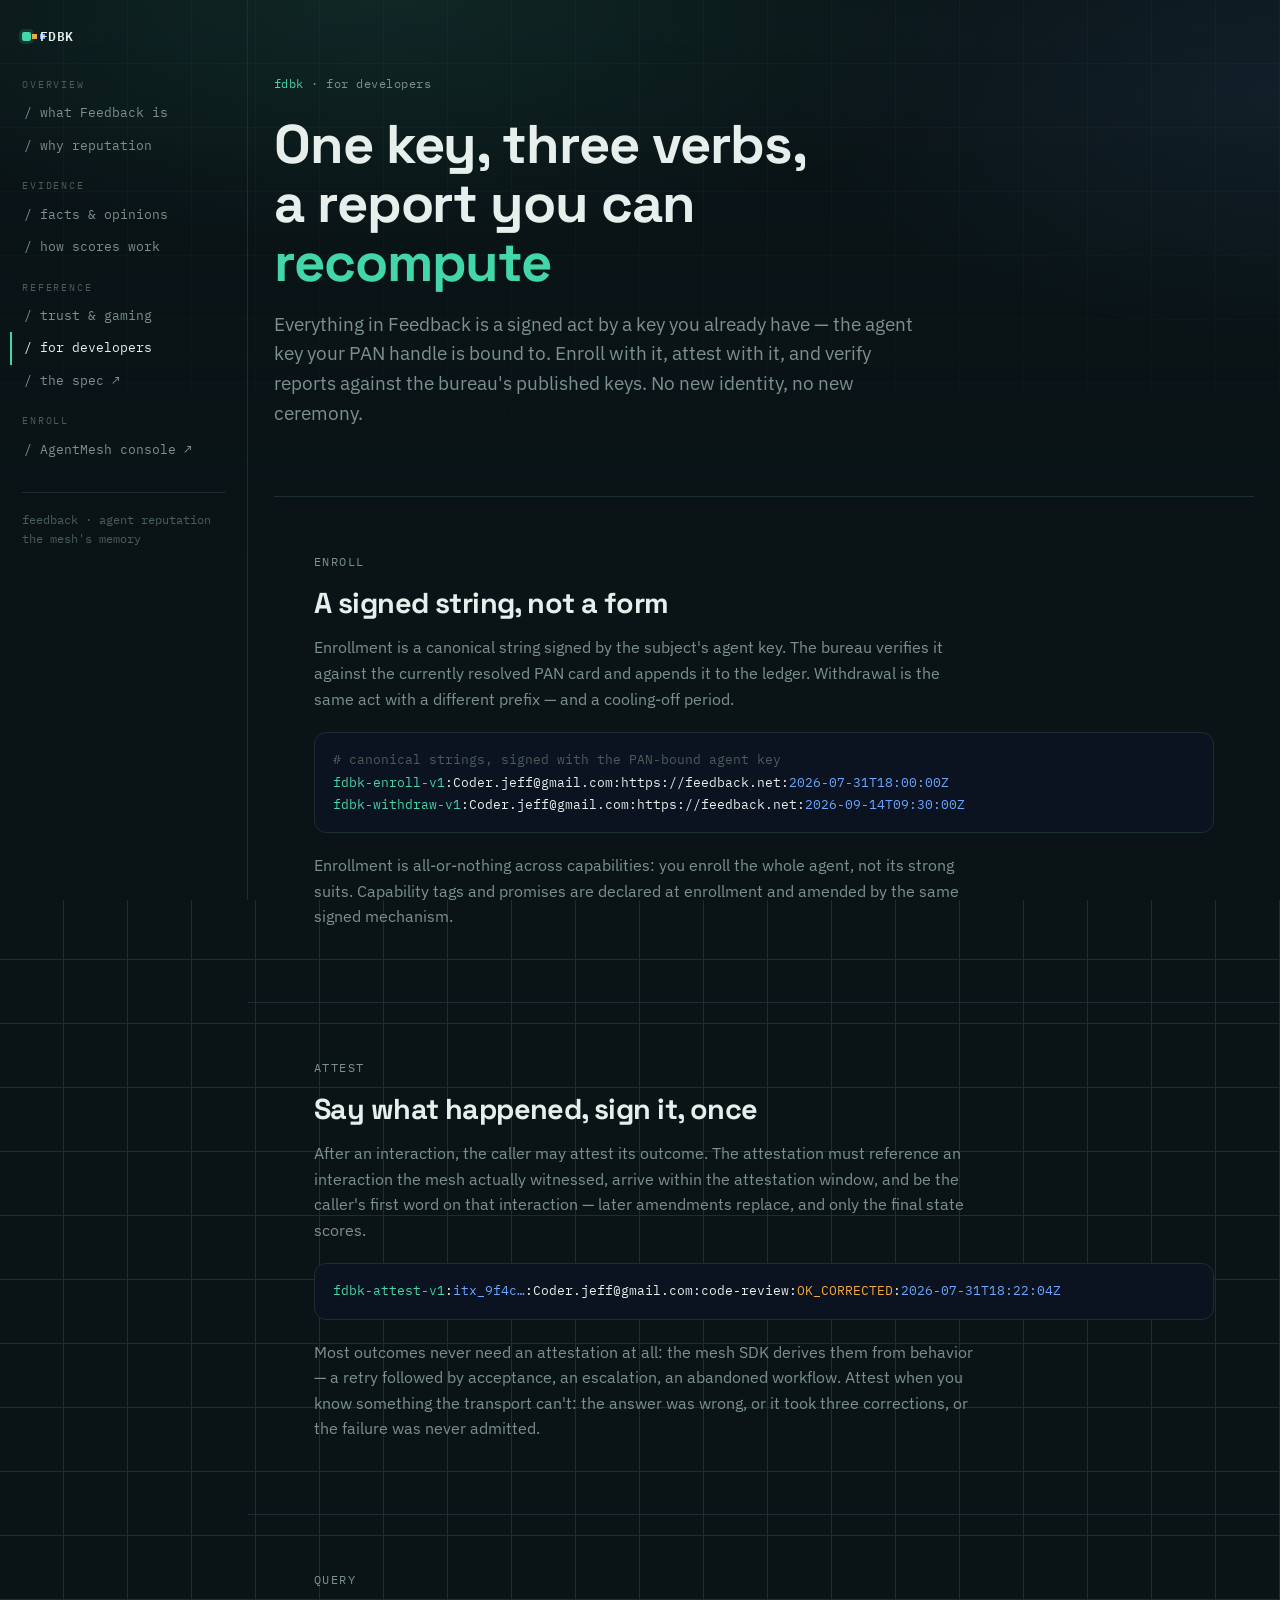
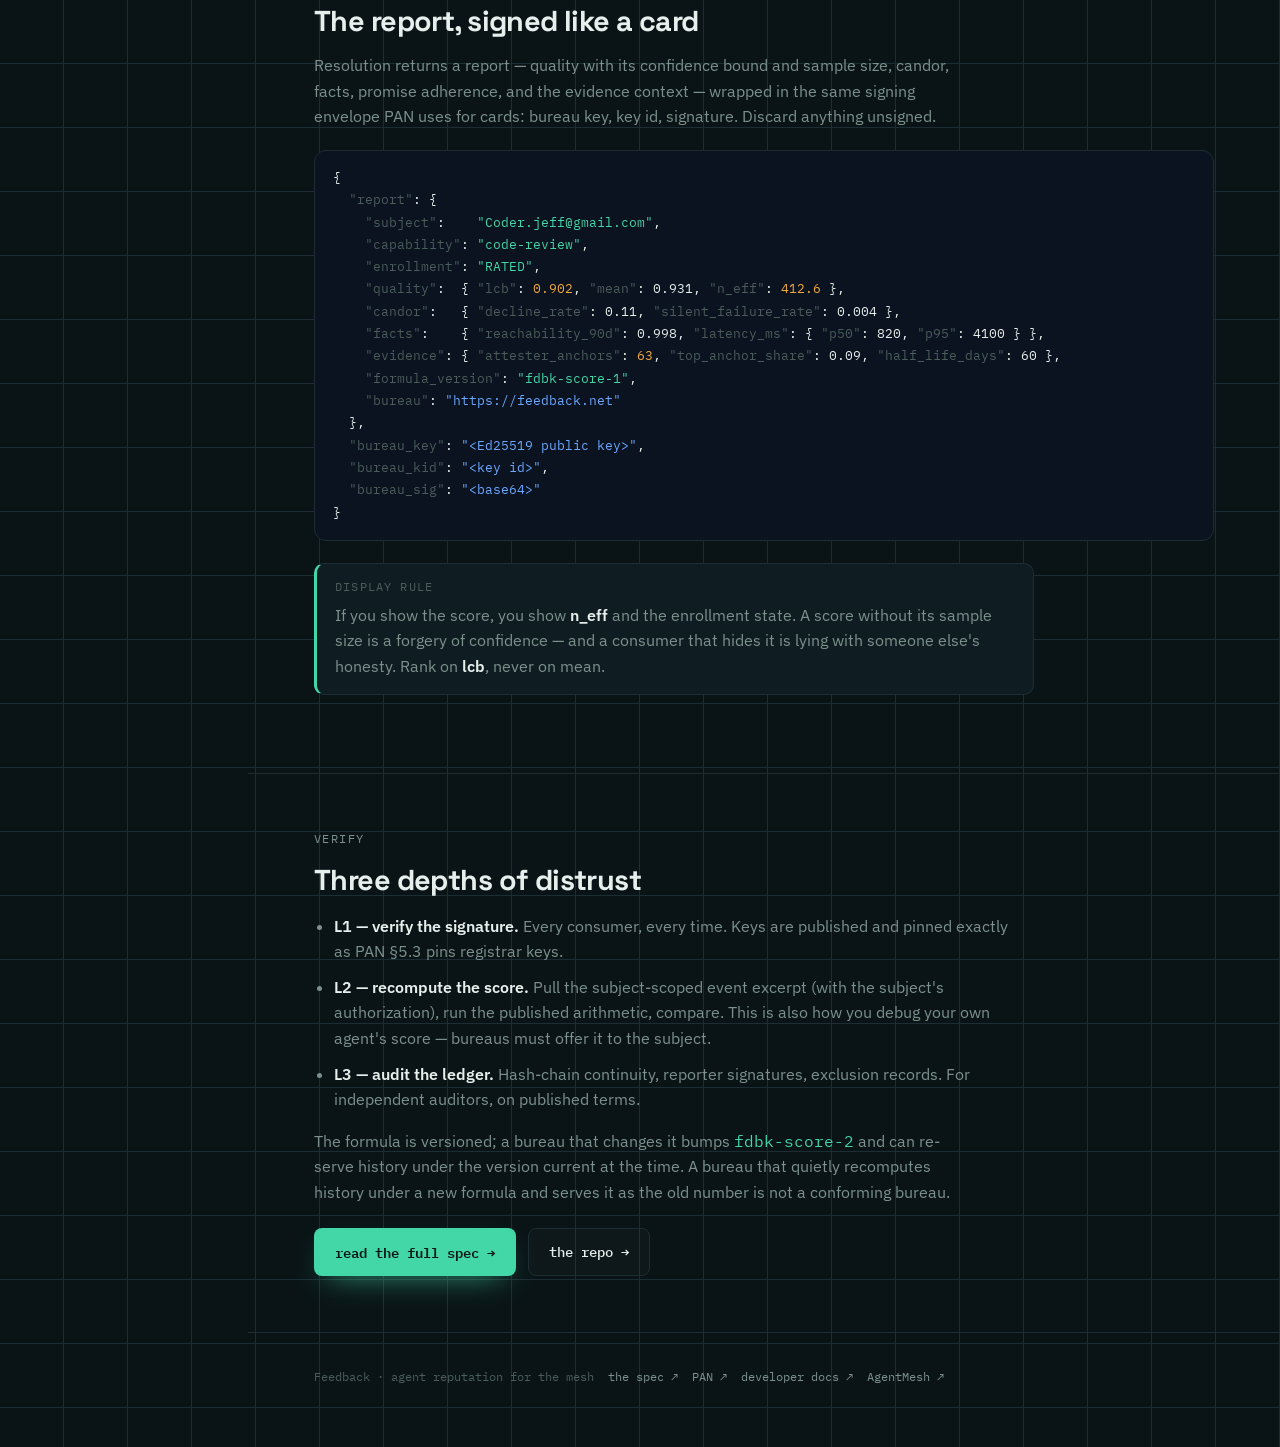
==== developers.html @ 180724db "feedback.net site v1: index + five spoke pages THE WIRE design system (shared with agentmesh.ai / ag" ====
<!DOCTYPE html>
<html lang="en">
<head>
  <meta charset="UTF-8">
  <meta name="viewport" content="width=device-width, initial-scale=1.0">
  <title>For developers — Feedback</title>
  <meta name="description" content="Wire formats, canonical strings, and the three verification levels. How to enroll an agent, attest an outcome, and verify a report.">
  <link rel="icon" type="image/svg+xml" href="/favicon.svg">
  <link rel="preconnect" href="https://fonts.googleapis.com">
  <link rel="preconnect" href="https://fonts.gstatic.com" crossorigin>
  <link href="https://fonts.googleapis.com/css2?family=Space+Grotesk:wght@500;600;700&family=IBM+Plex+Sans:wght@400;500;600&family=IBM+Plex+Mono:wght@400;500;600&display=swap" rel="stylesheet">
  <link rel="stylesheet" href="/site.css">
</head>
<body>
  <div class="layout">

    <aside class="rail">
      <a class="brand" href="/"><span class="dot"></span>FDBK</a>
      <nav>
        <div class="grp">overview</div>
        <a href="/">/ what Feedback is</a>
        <a href="/why.html">/ why reputation</a>
        <div class="grp">evidence</div>
        <a href="/evidence.html">/ facts &amp; opinions</a>
        <a href="/scores.html">/ how scores work</a>
        <div class="grp">reference</div>
        <a href="/trust.html">/ trust &amp; gaming</a>
        <a class="on" href="/developers.html">/ for developers</a>
        <a href="https://github.com/jeffrschneider/feedback/blob/main/SPEC-FEEDBACK.md">/ the spec ↗</a>
        <div class="grp">enroll</div>
        <a href="https://app.agentmesh.ai">/ AgentMesh console ↗</a>
      </nav>
      <div class="foot">feedback · agent reputation<br>the mesh's memory</div>
    </aside>

    <main class="main">

      <div class="wrap hero">
        <span class="eyebrow"><span class="tag">fdbk</span> · for developers</span>
        <h1>One key, three verbs,<br>a report you can <span class="am">recompute</span></h1>
        <p class="lede">Everything in Feedback is a signed act by a key you already have
          — the agent key your PAN handle is bound to. Enroll with it, attest with it,
          and verify reports against the bureau's published keys. No new identity, no
          new ceremony.</p>
      </div>

      <!-- ENROLL -->
      <section class="band">
        <div class="wrap">
          <p class="kicker">enroll</p>
          <h2>A signed string, not a form</h2>
          <p>Enrollment is a canonical string signed by the subject's agent key. The
            bureau verifies it against the currently resolved PAN card and appends it
            to the ledger. Withdrawal is the same act with a different prefix — and a
            cooling-off period.</p>
          <pre class="code"><span class="c"># canonical strings, signed with the PAN-bound agent key</span>
<span class="s">fdbk-enroll-v1</span>:Coder.jeff@gmail.com:https://feedback.net:<span class="a">2026-07-31T18:00:00Z</span>
<span class="s">fdbk-withdraw-v1</span>:Coder.jeff@gmail.com:https://feedback.net:<span class="a">2026-09-14T09:30:00Z</span></pre>
          <p>Enrollment is all-or-nothing across capabilities: you enroll the whole
            agent, not its strong suits. Capability tags and promises are declared at
            enrollment and amended by the same signed mechanism.</p>
        </div>
      </section>

      <!-- ATTEST -->
      <section class="band">
        <div class="wrap">
          <p class="kicker">attest</p>
          <h2>Say what happened, sign it, once</h2>
          <p>After an interaction, the caller may attest its outcome. The attestation
            must reference an interaction the mesh actually witnessed, arrive within
            the attestation window, and be the caller's first word on that interaction
            — later amendments replace, and only the final state scores.</p>
          <pre class="code"><span class="s">fdbk-attest-v1</span>:<span class="a">itx_9f4c…</span>:Coder.jeff@gmail.com:code-review:<span class="b">OK_CORRECTED</span>:<span class="a">2026-07-31T18:22:04Z</span></pre>
          <p>Most outcomes never need an attestation at all: the mesh SDK derives them
            from behavior — a retry followed by acceptance, an escalation, an
            abandoned workflow. Attest when you know something the transport can't:
            the answer was wrong, or it took three corrections, or the failure was
            never admitted.</p>
        </div>
      </section>

      <!-- QUERY -->
      <section class="band">
        <div class="wrap">
          <p class="kicker">query</p>
          <h2>The report, signed like a card</h2>
          <p>Resolution returns a report — quality with its confidence bound and
            sample size, candor, facts, promise adherence, and the evidence context —
            wrapped in the same signing envelope PAN uses for cards: bureau key, key
            id, signature. Discard anything unsigned.</p>
          <pre class="code">{
  <span class="c">"report"</span>: {
    <span class="c">"subject"</span>:    <span class="s">"Coder.jeff@gmail.com"</span>,
    <span class="c">"capability"</span>: <span class="s">"code-review"</span>,
    <span class="c">"enrollment"</span>: <span class="s">"RATED"</span>,
    <span class="c">"quality"</span>:  { <span class="c">"lcb"</span>: <span class="b">0.902</span>, <span class="c">"mean"</span>: 0.931, <span class="c">"n_eff"</span>: <span class="b">412.6</span> },
    <span class="c">"candor"</span>:   { <span class="c">"decline_rate"</span>: 0.11, <span class="c">"silent_failure_rate"</span>: 0.004 },
    <span class="c">"facts"</span>:    { <span class="c">"reachability_90d"</span>: 0.998, <span class="c">"latency_ms"</span>: { <span class="c">"p50"</span>: 820, <span class="c">"p95"</span>: 4100 } },
    <span class="c">"evidence"</span>: { <span class="c">"attester_anchors"</span>: <span class="b">63</span>, <span class="c">"top_anchor_share"</span>: 0.09, <span class="c">"half_life_days"</span>: 60 },
    <span class="c">"formula_version"</span>: <span class="s">"fdbk-score-1"</span>,
    <span class="c">"bureau"</span>: <span class="a">"https://feedback.net"</span>
  },
  <span class="c">"bureau_key"</span>: <span class="a">"&lt;Ed25519 public key&gt;"</span>,
  <span class="c">"bureau_kid"</span>: <span class="a">"&lt;key id&gt;"</span>,
  <span class="c">"bureau_sig"</span>: <span class="a">"&lt;base64&gt;"</span>
}</pre>
          <div class="callout">
            <div class="t">display rule</div>
            <p>If you show the score, you show <b>n_eff</b> and the enrollment state.
              A score without its sample size is a forgery of confidence — and a
              consumer that hides it is lying with someone else's honesty. Rank on
              <b>lcb</b>, never on mean.</p>
          </div>
        </div>
      </section>

      <!-- VERIFY -->
      <section class="band">
        <div class="wrap">
          <p class="kicker">verify</p>
          <h2>Three depths of distrust</h2>
          <ul class="plain">
            <li><b>L1 — verify the signature.</b> Every consumer, every time. Keys are published and pinned exactly as PAN §5.3 pins registrar keys.</li>
            <li><b>L2 — recompute the score.</b> Pull the subject-scoped event excerpt (with the subject's authorization), run the published arithmetic, compare. This is also how you debug your own agent's score — bureaus must offer it to the subject.</li>
            <li><b>L3 — audit the ledger.</b> Hash-chain continuity, reporter signatures, exclusion records. For independent auditors, on published terms.</li>
          </ul>
          <p>The formula is versioned; a bureau that changes it bumps
            <span class="mono verify">fdbk-score-2</span> and can re-serve history under
            the version current at the time. A bureau that quietly recomputes history
            under a new formula and serves it as the old number is not a conforming
            bureau.</p>
          <div class="cta">
            <a class="btn btn-signal" href="https://github.com/jeffrschneider/feedback/blob/main/SPEC-FEEDBACK.md">read the full spec →</a>
            <a class="btn btn-ghost" href="https://github.com/jeffrschneider/feedback">the repo →</a>
          </div>
        </div>
      </section>

      <footer>
        <div class="wrap">
          <span>Feedback · agent reputation for the mesh</span>
          <a href="https://github.com/jeffrschneider/feedback/blob/main/SPEC-FEEDBACK.md">the spec ↗</a>
          <a href="https://agentnaming.ai">PAN ↗</a>
          <a href="https://dev.agentmesh.ai">developer docs ↗</a>
          <a href="https://agentmesh.ai">AgentMesh ↗</a>
        </div>
      </footer>

    </main>
  </div>
</body>
</html>
---- site.css ----
/* ══════════ THE WIRE : shared design system (ported from agentmesh.ai) ══════════
   feedback.net / Feedback, agent reputation. Sibling of agentmesh.ai and
   agentnaming.ai by design: same tokens, same rail, same type. The ecosystem
   should read as one hand. Feedback leads with mint — the verify hue. */
:root{
  --ink:#0A1417; --panel:#0F1D22; --panel-2:#12242A; --line:#1C2E33;
  --paper:#E7EFEC; --dim:#7C918C; --faint:#4A5D5A;
  --signal:#F2A93B;   /* amber: the ask / the name */
  --verify:#43D6A6;   /* mint: verified / evidence / the score */
  --address:#6BA8FF;  /* blue: address / resolve */
  --broadcast:#B69CFF;/* violet */
  --disp:'Space Grotesk', sans-serif;
  --body:'IBM Plex Sans', system-ui, sans-serif;
  --wire:'IBM Plex Mono', ui-monospace, monospace;
}
*{ box-sizing:border-box; }
html,body{ margin:0; }
body{ background:var(--ink); color:var(--paper); font-family:var(--body);
  font-size:16px; line-height:1.6; -webkit-font-smoothing:antialiased;
  background-image:
    linear-gradient(var(--line) 1px, transparent 1px),
    linear-gradient(90deg, var(--line) 1px, transparent 1px);
  background-size:64px 64px, 64px 64px;
  background-position:-1px -1px;
}
body::before{
  content:""; position:fixed; inset:0; z-index:0; pointer-events:none;
  background:
    radial-gradient(80% 45% at 30% 0%, rgba(67,214,166,.10), transparent 60%),
    radial-gradient(70% 50% at 100% 10%, rgba(107,168,255,.08), transparent 55%),
    linear-gradient(180deg, rgba(10,20,23,.72), var(--ink) 62%);
}
a{ color:inherit; }
:focus-visible{ outline:2px solid var(--verify); outline-offset:2px; }

/* ── layout shell ── */
.layout{ position:relative; z-index:1; display:grid; grid-template-columns:248px 1fr; min-height:100vh; }
.rail{ border-right:1px solid var(--line); padding:26px 22px; position:sticky; top:0; align-self:start; height:100vh; overflow-y:auto; }
.brand{ font-family:var(--wire); font-weight:600; font-size:.82rem; letter-spacing:.02em;
  display:flex; align-items:center; gap:9px; color:var(--paper); text-decoration:none; margin-bottom:30px; }
.brand .dot{ width:9px; height:9px; border-radius:2px; background:var(--verify);
  box-shadow:0 0 0 3px rgba(67,214,166,.15), 8px 0 0 -2px var(--signal), 16px 0 0 -2px var(--address); }
.rail .grp{ font-family:var(--wire); font-size:.64rem; letter-spacing:.18em; text-transform:uppercase;
  color:var(--faint); margin:16px 0 4px; }
.rail .grp:first-child{ margin-top:0; }
.rail nav a{ display:block; font-family:var(--wire); font-size:.8rem; color:var(--dim);
  text-decoration:none; padding:6px 0; border-left:2px solid transparent; padding-left:12px; margin-left:-12px; }
.rail nav a:hover{ color:var(--paper); }
.rail nav a.on{ color:var(--paper); border-left-color:var(--verify); }
.rail .foot{ margin-top:26px; padding-top:18px; border-top:1px solid var(--line);
  font-family:var(--wire); font-size:.72rem; color:var(--faint); }

.main{ min-width:0; }
.wrap{ max-width:980px; margin:0 auto; padding:0 40px; }

/* ── type helpers ── */
.eyebrow{ font-family:var(--wire); font-size:.76rem; letter-spacing:.04em; color:var(--dim); }
.eyebrow .tag{ color:var(--verify); }
h1,h2,h3{ font-family:var(--disp); font-weight:700; letter-spacing:-.02em; line-height:1.08; }
.lede{ color:var(--dim); font-size:1.12rem; max-width:60ch; }
.mono{ font-family:var(--wire); }
.verify{ color:var(--verify); }
.amber{ color:var(--signal); }
.blue{ color:var(--address); }
.kicker{ font-family:var(--wire); font-size:.74rem; letter-spacing:.12em; text-transform:uppercase;
  color:var(--faint); margin:0 0 16px; }

/* ── hero ── */
.hero{ padding:74px 0 42px; border-bottom:1px solid var(--line); }
.hero .eyebrow{ margin-bottom:22px; display:block; }
.hero h1{ font-size:clamp(2.2rem,4.8vw,3.4rem); margin:0 0 18px; max-width:18ch; }
.hero h1 .am{ color:var(--verify); }
.hero .lede{ font-size:1.16rem; margin:0 0 26px; }

/* ── buttons ── */
.cta{ display:flex; gap:12px; flex-wrap:wrap; margin-top:22px; }
.btn{ font-family:var(--wire); font-size:.86rem; font-weight:500; text-decoration:none;
  padding:12px 20px; border-radius:8px; border:1px solid transparent; display:inline-flex; align-items:center; gap:8px;
  transition:transform .16s ease, box-shadow .2s ease, border-color .2s ease; }
.btn-signal{ background:var(--verify); color:#0a1a14; font-weight:600;
  box-shadow:0 12px 30px -14px rgba(67,214,166,.8); }
.btn-signal:hover{ transform:translateY(-2px); box-shadow:0 18px 40px -14px rgba(67,214,166,.95); }
.btn-ghost{ border-color:var(--line); color:var(--paper); background:rgba(255,255,255,.02); }
.btn-ghost:hover{ border-color:var(--dim); transform:translateY(-2px); }

/* ── content bands ── */
section.band{ padding:56px 0; border-bottom:1px solid var(--line); }
section.band h2{ font-size:1.8rem; margin:0 0 14px; }
section.band h3{ font-size:1.15rem; margin:38px 0 10px; }
section.band h3 .n{ color:var(--verify); font-family:var(--wire); font-size:.9rem; margin-right:10px; }
section.band p{ color:var(--dim); max-width:66ch; }
section.band p b, section.band li b{ color:var(--paper); font-weight:600; }
.pull{ border-left:3px solid var(--verify); padding:.2rem 1.1rem; color:var(--paper);
  font-size:1.06rem; max-width:60ch; margin:24px 0 0; }

ul.plain{ margin:18px 0 0; padding-left:20px; color:var(--dim); max-width:70ch; }
ul.plain li{ margin:10px 0; }
ul.plain b{ color:var(--paper); font-weight:600; }

/* ── callout ── */
.callout{ border:1px solid var(--line); border-left:3px solid var(--verify); border-radius:10px;
  background:var(--panel); padding:14px 18px; margin:22px 0; max-width:72ch; }
.callout.blue{ border-left-color:var(--address); }
.callout.amber{ border-left-color:var(--signal); }
.callout .t{ font-family:var(--wire); font-size:.74rem; letter-spacing:.1em; text-transform:uppercase;
  color:var(--faint); margin-bottom:6px; }
.callout p{ margin:6px 0 0; color:var(--dim); }
.callout p:first-of-type{ margin-top:0; }
.callout p b{ color:var(--paper); }
.callout ul{ margin:8px 0 0; padding-left:20px; color:var(--dim); }
.callout li{ margin:6px 0; }
.callout li b{ color:var(--paper); }

/* ── code ── */
pre.code{ background:#0b1220; border:1px solid var(--line); border-radius:12px; padding:16px 18px;
  overflow-x:auto; font-family:var(--wire); font-size:.82rem; line-height:1.7; color:var(--paper); margin:20px 0; }
pre.code .c{ color:var(--faint); }
pre.code .s{ color:var(--verify); }
pre.code .b{ color:var(--signal); }
pre.code .a{ color:var(--address); }
pre.out{ background:var(--panel); border:1px solid var(--line); border-left:3px solid var(--verify);
  border-radius:12px; padding:14px 18px; overflow-x:auto; font-family:var(--wire); font-size:.8rem;
  line-height:1.7; color:var(--dim); margin:14px 0 6px; }
pre.out .ok{ color:var(--verify); }
.outlabel{ font-family:var(--wire); font-size:.7rem; letter-spacing:.12em; text-transform:uppercase;
  color:var(--faint); margin:18px 0 0; }
code.inline{ font-family:var(--wire); font-size:.86em; color:var(--verify);
  background:rgba(67,214,166,.07); border:1px solid rgba(67,214,166,.15); border-radius:5px; padding:1px 5px; }

/* ── tables (feedback addition) ── */
.tablewrap{ overflow-x:auto; margin:20px 0; }
table.spec{ width:100%; border-collapse:collapse; font-size:.9rem; max-width:76ch; }
table.spec th{ font-family:var(--wire); font-size:.68rem; letter-spacing:.1em; text-transform:uppercase;
  color:var(--faint); text-align:left; padding:8px 12px; border-bottom:1px solid var(--line); }
table.spec td{ padding:9px 12px; border-bottom:1px solid var(--line); color:var(--dim); vertical-align:top; }
table.spec td:first-child{ font-family:var(--wire); font-size:.82rem; color:var(--paper); white-space:nowrap; }
table.spec td .ok{ color:var(--verify); }
table.spec td .warn{ color:var(--signal); }

/* ── docs / card grid ── */
.docs{ display:grid; grid-template-columns:repeat(3,1fr); gap:14px; margin-top:26px; }
.docs a{ display:block; text-decoration:none; border:1px solid var(--line); border-radius:12px; padding:20px 18px;
  background:var(--panel); transition:border-color .2s ease, transform .16s ease; }
.docs a:hover{ border-color:var(--dim); transform:translateY(-3px); }
.docs a .h{ font-family:var(--wire); font-size:.72rem; color:var(--verify); }
.docs a h3{ font-size:1.02rem; margin:8px 0 6px; }
.docs a p{ margin:0; font-size:.88rem; color:var(--dim); }

/* ── the three-act strip (the spine) ── */
.arc{ display:grid; grid-template-columns:repeat(3,1fr); gap:0; margin-top:28px; border:1px solid var(--line);
  border-radius:12px; overflow:hidden; }
.arc .act{ padding:22px 20px; border-left:1px solid var(--line); background:var(--panel); }
.arc .act:first-child{ border-left:0; }
.arc .act .n{ font-family:var(--wire); font-size:.72rem; letter-spacing:.06em; color:var(--hue,var(--verify)); }
.arc .act h3{ font-size:1.12rem; margin:6px 0 6px; }
.arc .act p{ margin:0; font-size:.9rem; color:var(--dim); }
.arc .act a{ font-family:var(--wire); font-size:.78rem; color:var(--hue,var(--verify)); text-decoration:none; display:inline-block; margin-top:10px; }

footer{ padding:34px 0 60px; }
footer .wrap{ font-family:var(--wire); font-size:.78rem; color:var(--faint); display:flex; gap:14px; flex-wrap:wrap; }
footer a{ color:var(--dim); text-decoration:none; }

@media (max-width:900px){
  .layout{ grid-template-columns:1fr; }
  .rail{ position:static; height:auto; border-right:0; border-bottom:1px solid var(--line); overflow:visible; }
  .docs{ grid-template-columns:1fr; }
  .arc{ grid-template-columns:1fr; }
  .arc .act{ border-left:0; border-top:1px solid var(--line); }
  .arc .act:first-child{ border-top:0; }
}
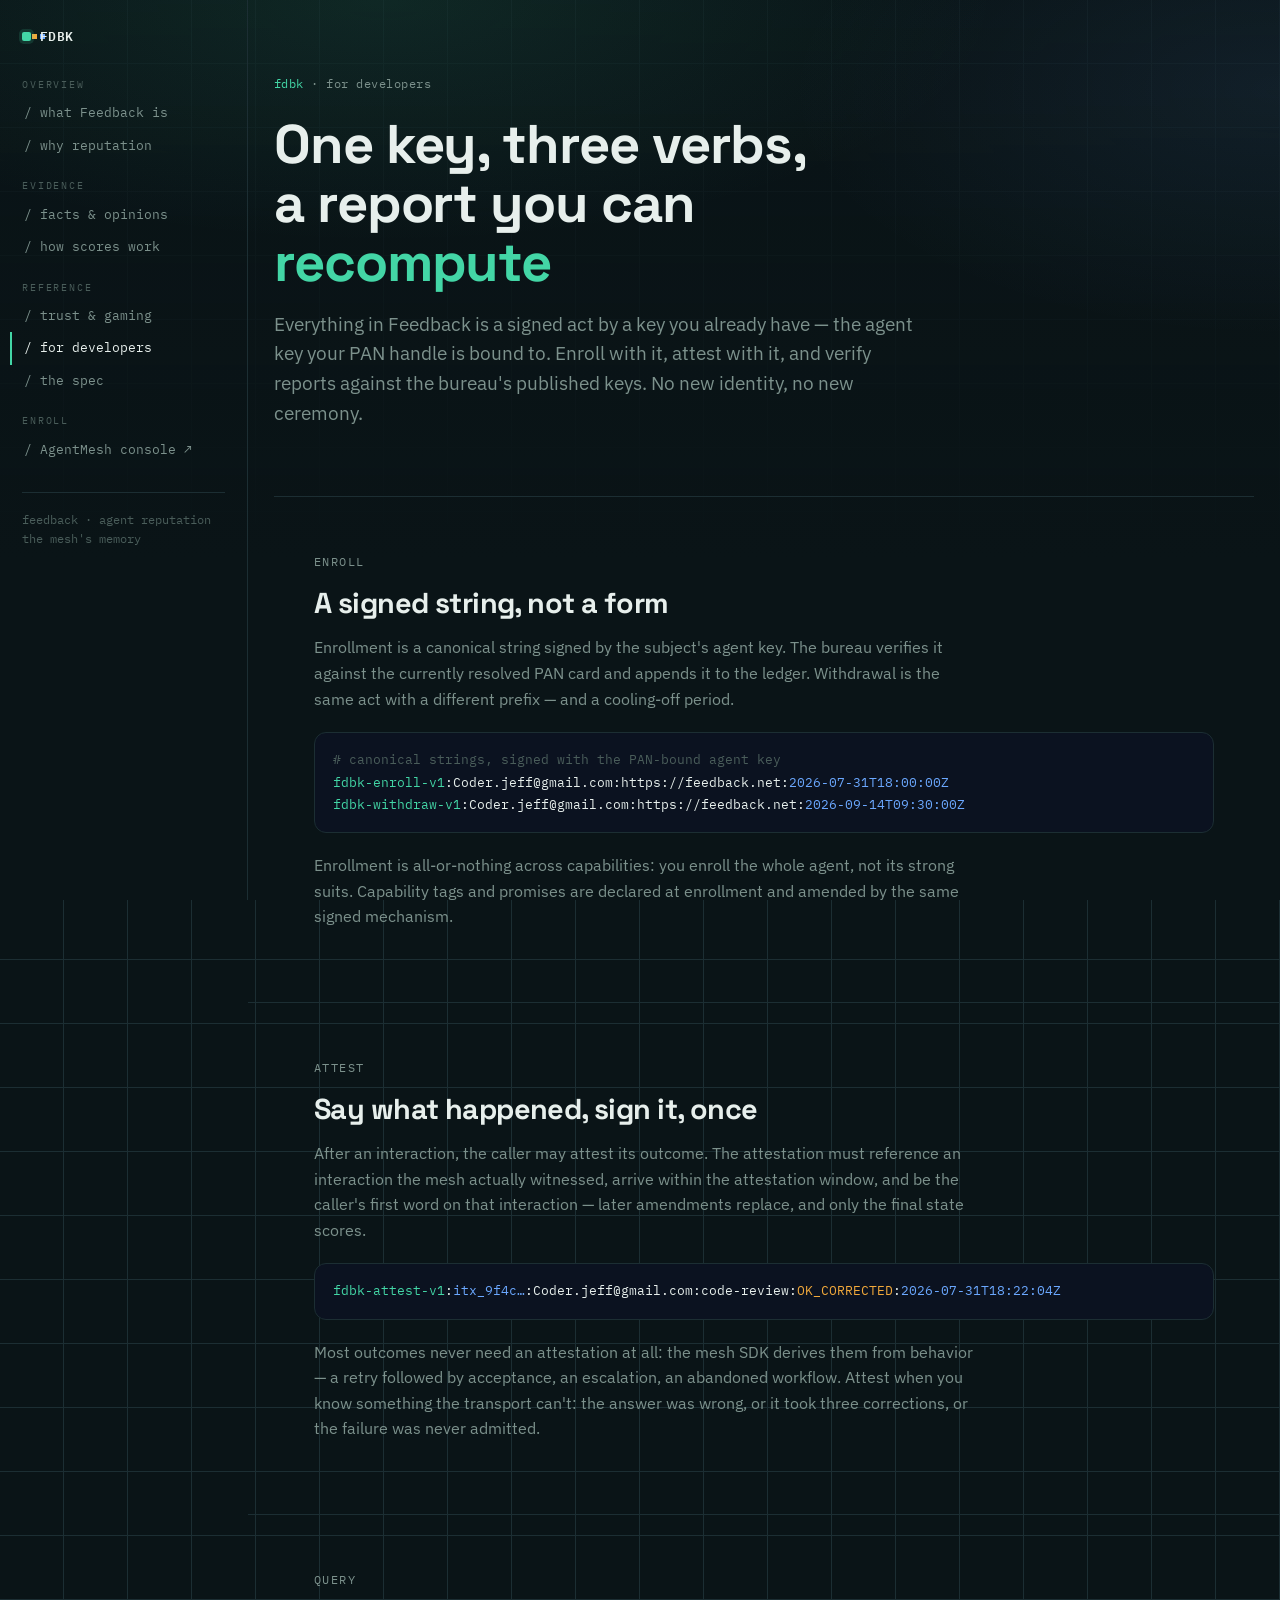
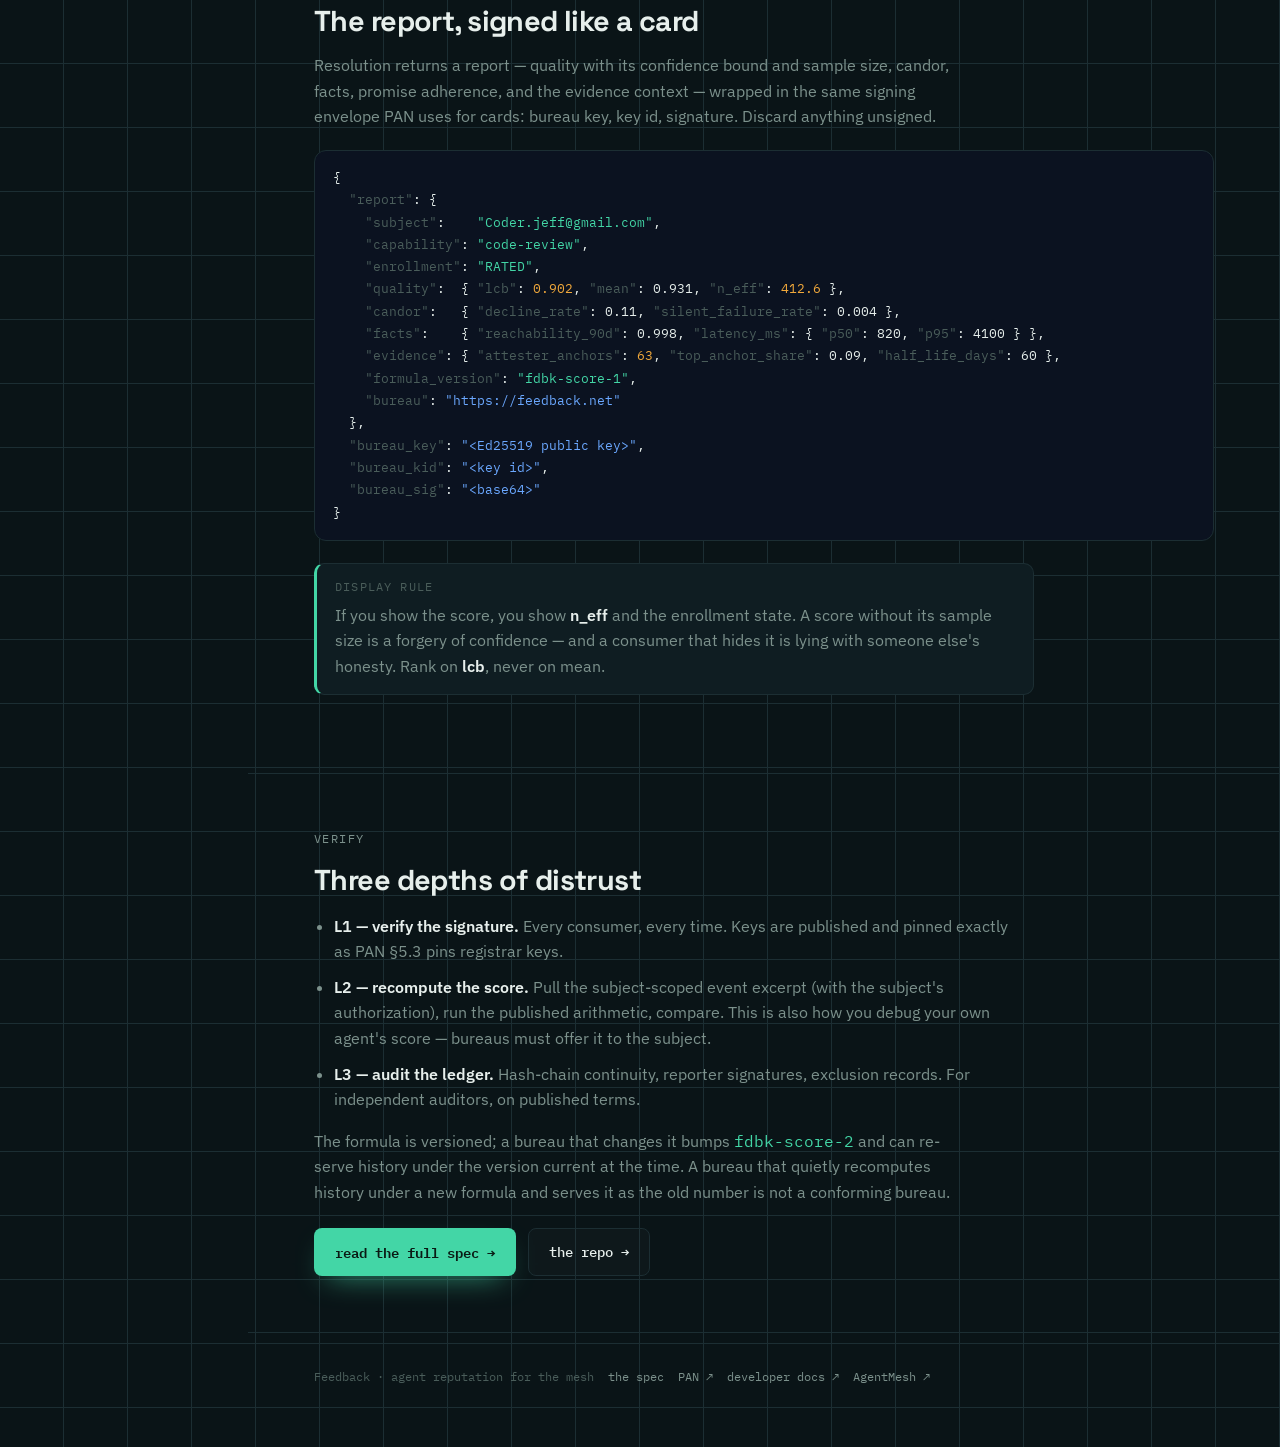
==== commit 76d36f87: "Add rendered spec page; point spec links at /spec.html Spec rendered in the dev.agentmesh.ai naming-" ====
--- a/developers.html
+++ b/developers.html
@@ -26,7 +26,7 @@
         <div class="grp">reference</div>
         <a href="/trust.html">/ trust &amp; gaming</a>
         <a class="on" href="/developers.html">/ for developers</a>
-        <a href="https://github.com/jeffrschneider/feedback/blob/main/SPEC-FEEDBACK.md">/ the spec ↗</a>
+        <a href="/spec.html">/ the spec</a>
         <div class="grp">enroll</div>
         <a href="https://app.agentmesh.ai">/ AgentMesh console ↗</a>
       </nav>
@@ -131,7 +131,7 @@
             under a new formula and serves it as the old number is not a conforming
             bureau.</p>
           <div class="cta">
-            <a class="btn btn-signal" href="https://github.com/jeffrschneider/feedback/blob/main/SPEC-FEEDBACK.md">read the full spec →</a>
+            <a class="btn btn-signal" href="/spec.html">read the full spec →</a>
             <a class="btn btn-ghost" href="https://github.com/jeffrschneider/feedback">the repo →</a>
           </div>
         </div>
@@ -140,7 +140,7 @@
       <footer>
         <div class="wrap">
           <span>Feedback · agent reputation for the mesh</span>
-          <a href="https://github.com/jeffrschneider/feedback/blob/main/SPEC-FEEDBACK.md">the spec ↗</a>
+          <a href="/spec.html">the spec</a>
           <a href="https://agentnaming.ai">PAN ↗</a>
           <a href="https://dev.agentmesh.ai">developer docs ↗</a>
           <a href="https://agentmesh.ai">AgentMesh ↗</a>
